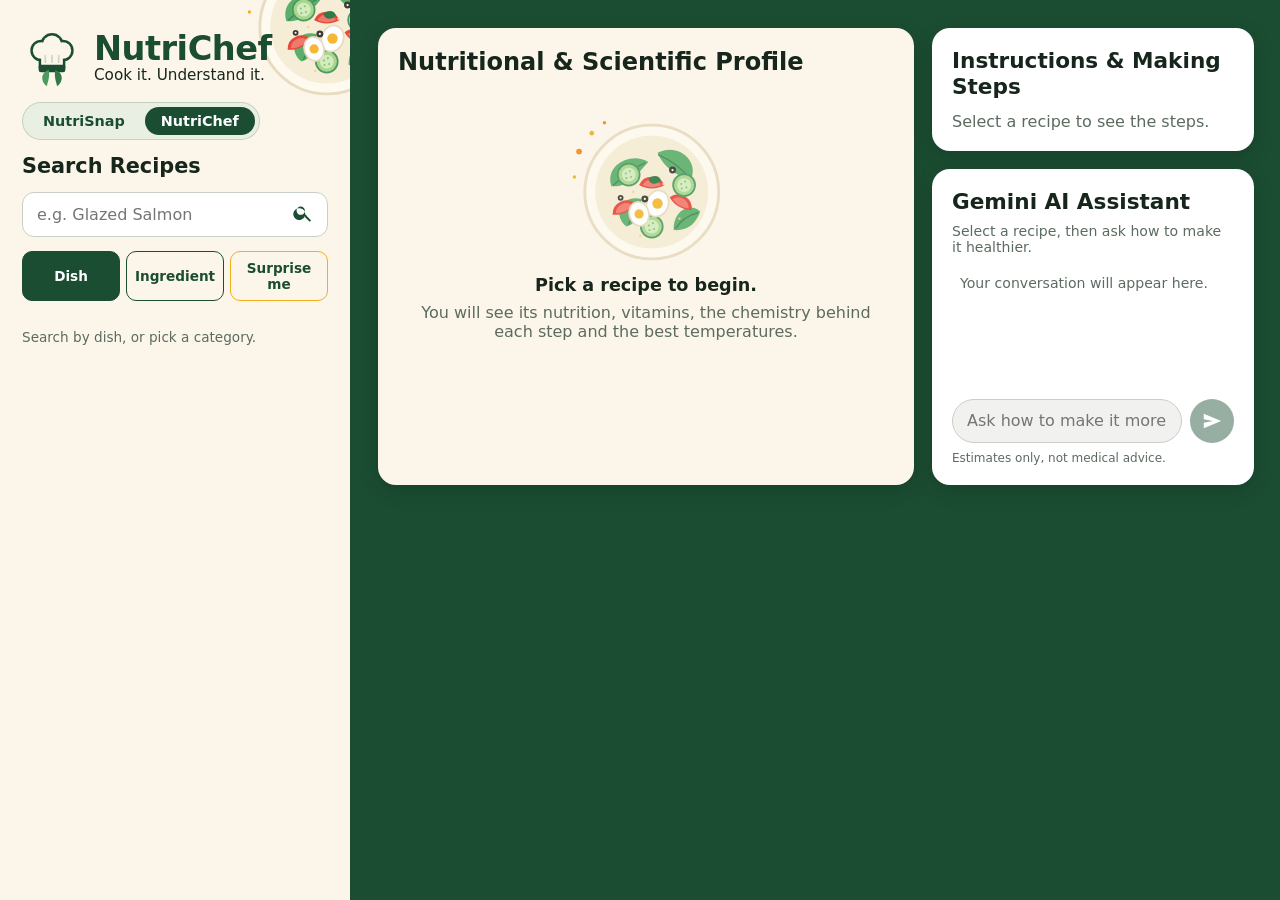
==== chef.html @ a6bf1b5a "Add NutriChef: recipe search, nutrition and food-science analysis, recipe chat New page chef.html wi" ====
<!doctype html>
<html lang="en">
<head>
  <meta charset="utf-8">
  <meta name="viewport" content="width=device-width, initial-scale=1">
  <meta name="theme-color" content="#1b4d32">
  <title>NutriChef – Cook it, understand it</title>
  <link rel="icon" href="assets/chef-logo.svg" type="image/svg+xml">
  <link rel="stylesheet" href="css/styles.css">
  <link rel="stylesheet" href="css/chef.css">
</head>
<body class="chef-body">
  <main class="chef">

    <!-- ============ LEFT: search, results, selected recipe ============ -->
    <aside class="chef-left" aria-label="Search recipes">
      <img class="deco deco--salad" src="assets/salad-bowl.svg" alt="" aria-hidden="true">

      <header class="chef-brand">
        <img src="assets/chef-logo.svg" alt="" width="60" height="60">
        <div>
          <h1>NutriChef</h1>
          <p class="tagline">Cook it. Understand it.</p>
        </div>
      </header>

      <nav class="app-switch" aria-label="Switch app">
        <a href="index.html">NutriSnap</a>
        <a href="chef.html" aria-current="page">NutriChef</a>
      </nav>

      <h2 class="section-title">Search Recipes</h2>

      <form id="search-form" class="search" role="search">
        <input id="search-input" type="search" maxlength="80" autocomplete="off"
               placeholder="e.g. Glazed Salmon" aria-label="Search recipes">
        <button class="search__btn" type="submit" aria-label="Search">
          <svg viewBox="0 0 24 24" width="22" height="22" aria-hidden="true"><path fill="currentColor" d="M15.5 14h-.8l-.3-.3A6.5 6.5 0 1 0 14 15.5l.3.3v.8l5 5 1.5-1.5-5-5zm-6 0a4.5 4.5 0 1 1 0-9 4.5 4.5 0 0 1 0 9z"/></svg>
        </button>
      </form>

      <div class="segmented" role="group" aria-label="Search by">
        <button type="button" class="seg is-on" data-mode="name" aria-pressed="true">Dish</button>
        <button type="button" class="seg" data-mode="ingredient" aria-pressed="false">Ingredient</button>
        <button type="button" class="seg seg--accent" id="surprise-btn">Surprise me</button>
      </div>

      <div id="category-chips" class="chip-row" aria-label="Browse by category"></div>

      <p id="search-note" class="search-note" role="status" aria-live="polite">Search by dish, or pick a category.</p>

      <!-- Shown only when a search finds nothing: spend an AI call on purpose, not by default -->
      <div id="fallback-box" class="fallback" hidden>
        <button id="smart-btn" class="btn btn--light" type="button">Search smarter with Gemini</button>
        <button id="create-btn" class="btn btn--dark" type="button">Create this recipe with Gemini</button>
      </div>

      <ul id="results" class="results" aria-label="Recipe results"></ul>

      <article id="selected-card" class="selected" hidden aria-live="polite">
        <img id="selected-img" alt="">
        <div class="selected__body">
          <p class="selected__label">Selected</p>
          <h2 id="selected-title"></h2>
          <div id="selected-tags" class="selected__tags"></div>
          <p id="selected-meta" class="selected__meta"></p>
          <h3>Base Ingredients</h3>
          <ul id="ingredients-list" class="ingredients"></ul>
          <p id="selected-source" class="selected__source"></p>
        </div>
      </article>
    </aside>

    <!-- ============ CENTER + RIGHT ============ -->
    <div class="chef-main">

      <section class="card profile" aria-labelledby="profile-title">
        <h2 id="profile-title">Nutritional &amp; Scientific Profile</h2>
        <p id="chef-status" class="chef-status" role="status" aria-live="polite" hidden></p>

        <!-- empty -->
        <div id="profile-empty" class="profile__state">
          <img src="assets/salad-bowl.svg" alt="" width="150" height="150">
          <p><strong>Pick a recipe to begin.</strong></p>
          <p>You will see its nutrition, vitamins, the chemistry behind each step and the best temperatures.</p>
        </div>

        <!-- loading -->
        <div id="profile-loading" class="profile__state" hidden>
          <div class="spinner" aria-hidden="true"></div>
          <p><strong id="loading-title">Analysing…</strong></p>
          <p>Gemini is working out the nutrition and the food science. This can take 10–30 seconds.</p>
        </div>

        <!-- error -->
        <div id="profile-error" class="profile__state" hidden>
          <p><strong id="error-title">Could not analyse this recipe.</strong></p>
          <p id="error-text"></p>
          <button id="retry-btn" class="btn btn--dark" type="button">Try again</button>
        </div>

        <!-- ready -->
        <div id="profile-content" hidden>
          <div class="profile__meta">
            <div id="meta-chips" class="meta-chips"></div>
            <div class="stepper" role="group" aria-label="Servings">
              <span id="servings-label">Servings</span>
              <button id="servings-minus" class="stepper__btn" type="button" aria-label="Fewer servings">−</button>
              <output id="servings-value" aria-live="polite" aria-labelledby="servings-label">4</output>
              <button id="servings-plus" class="stepper__btn" type="button" aria-label="More servings">+</button>
            </div>
          </div>

          <div class="profile__grid">
            <section class="panel-in" aria-labelledby="facts-h">
              <h3 id="facts-h">Nutritional Facts <small>per serving</small></h3>
              <div id="rings" class="rings"></div>
            </section>

            <section class="panel-in" aria-labelledby="vit-h">
              <h3 id="vit-h">Essential Vitamins <small>% daily value</small></h3>
              <ul id="vitamins" class="vitamins"></ul>
            </section>
          </div>

          <section class="panel-in panel-in--insight" aria-labelledby="sci-h">
            <h3 id="sci-h">Scientific Insight</h3>
            <h4>Explanation of Chemical Behavior</h4>
            <ul id="science" class="insights"></ul>
            <h4>Cooking Theory &amp; Optimal Temp</h4>
            <ul id="theory" class="insights"></ul>
            <p id="safety" class="safety"></p>
          </section>

          <p id="assumptions" class="assumptions"></p>
        </div>
      </section>

      <div class="chef-right">
        <section class="card card--facts" aria-labelledby="steps-h">
          <h2 id="steps-h">Instructions &amp; Making Steps</h2>
          <ol id="steps" class="steps"><li class="steps__empty">Select a recipe to see the steps.</li></ol>
        </section>

        <section class="card card--facts chat" aria-labelledby="chat-h">
          <h2 id="chat-h">Gemini AI Assistant</h2>
          <p id="chat-sub" class="chat__sub">Select a recipe, then ask how to make it healthier.</p>
          <div id="chat-log" class="chat__log" role="log" aria-live="polite"></div>
          <div id="chat-chips" class="chip-row chat__chips"></div>
          <form id="chat-form" class="chat__form">
            <input id="chat-input" type="text" autocomplete="off" disabled
                   placeholder="Ask how to make it more healthy…" aria-label="Message the assistant">
            <button id="chat-send" class="chat__send" type="submit" disabled aria-label="Send">
              <svg viewBox="0 0 24 24" width="22" height="22" aria-hidden="true"><path fill="currentColor" d="M3 20v-6l10-2-10-2V4l19 8z"/></svg>
            </button>
          </form>
          <p class="chat__note">Estimates only, not medical advice.</p>
        </section>
      </div>
    </div>
  </main>

  <script type="module" src="js/chef.js"></script>
</body>
</html>
---- css/styles.css ----
/* ==========================================================================
   NutriSnap styles
   Mobile-first. Two panels (input / results) side by side from 900px up.
   ========================================================================== */

:root {
  --cream: #fbf6e9;
  --cream-dark: #e9efe3;
  --green-900: #123a24;
  --green-800: #1b4d32;
  --green-500: #2fa35a;
  --green-100: #dff1e3;
  --orange: #f08a24;
  --blue: #1d8fe0;
  --yellow: #f2b01e;
  --text: #17261c;
  --muted: #5c6b60;
  --track: #e3e6e1;
  --radius: 18px;
  --shadow: 0 6px 20px rgb(0 0 0 / .15);
  font-family: "Inter", system-ui, -apple-system, "Segoe UI", Roboto, sans-serif;
}

* { box-sizing: border-box; }
body { margin: 0; color: var(--text); background: var(--green-800); }
h1, h2, h3, p { margin: 0; }
button { font: inherit; cursor: pointer; }
[hidden] { display: none !important; }

/* ---------- app switch (NutriSnap | NutriChef) ---------- */
.app-switch {
  display: inline-flex; gap: 4px; padding: 4px; align-self: flex-start;
  border: 1.5px solid rgb(27 77 50 / .18); border-radius: 99px; background: var(--cream-dark);
}
.app-switch a { padding: 6px 16px; border-radius: 99px; color: var(--green-800); font-weight: 700; font-size: .9rem; text-decoration: none; }
.app-switch a:hover { background: var(--green-100); }
.app-switch a[aria-current="page"] { background: var(--green-800); color: #fff; }
.app-switch a:focus-visible { outline: 3px solid var(--green-500); outline-offset: 2px; }

/* ---------- decorative imagery (never interactive, never covers content) ---------- */
.deco { position: absolute; pointer-events: none; user-select: none; }
.deco--salad { top: -48px; right: -46px; width: 150px; }
.deco--tomato { right: -14px; bottom: -30px; width: 96px; z-index: 2; }
.panel--input { position: relative; overflow: hidden; }
.panel--input > :not(.deco) { position: relative; z-index: 1; }
.card--meal { position: relative; padding-bottom: 60px; }

/* ---------- layout ---------- */
.layout { min-height: 100vh; display: grid; grid-template-columns: 1fr; }
.panel { padding: 24px 20px; }
.panel--input { background: var(--cream); display: flex; flex-direction: column; gap: 18px; }
.panel--results { background: var(--green-800); display: grid; gap: 18px; align-content: start; }

@media (min-width: 900px) {
  .layout { grid-template-columns: 1.1fr 1.4fr; }
  .panel { padding: 40px; }
  .panel--results { grid-template-columns: 1fr 1fr; align-items: start; }
}

/* ---------- brand ---------- */
.brand { display: flex; align-items: center; gap: 12px; }
.brand h1 { font-size: 2.2rem; color: var(--green-800); letter-spacing: -.5px; line-height: 1; }
.tagline { color: var(--text); font-size: .95rem; }
.section-title { font-size: 1.3rem; }
.section-head { display: flex; align-items: center; justify-content: space-between; gap: 12px; }

/* ---------- capture ---------- */
.capture { display: grid; gap: 18px; }
@media (min-width: 560px) and (max-width: 899px), (min-width: 1200px) {
  .capture { grid-template-columns: 1fr 1fr; align-items: start; }
}

.dropzone {
  position: relative; display: grid; place-items: center; overflow: hidden;
  min-height: 260px; padding: 0; border: 2px dashed var(--green-800);
  border-radius: 22px; background: var(--cream-dark); color: var(--green-800);
}
.photo-box { display: grid; gap: 10px; align-content: start; }
.photo-actions { display: grid; grid-template-columns: 1fr 1fr; gap: 10px; }
.photo-actions .btn { padding: 12px 10px; }
.dropzone__hint { display: grid; gap: 14px; justify-items: center; padding: 16px; color: var(--green-800); font-weight: 600; text-align: center; }
.dropzone > img { position: absolute; inset: 0; width: 100%; height: 100%; object-fit: cover; }

.controls { display: grid; gap: 12px; }
/* service pills */
.services { display: grid; gap: 10px; }
.service {
  display: flex; align-items: center; gap: 10px; padding: 8px 12px;
  border: 2px solid var(--green-800); border-radius: 10px; text-align: center; cursor: pointer;
}
.service--off { border-color: var(--yellow); }
.service span { display: grid; flex: 1; }
.service small { color: var(--muted); }

.barcode-field { display: grid; gap: 4px; font-size: .85rem; color: var(--muted); }
.barcode-field input {
  padding: 10px 12px; border: 1px solid #c8cfc6; border-radius: 10px;
  font: inherit; color: var(--text); background: #fff;
}

/* buttons */
.btn { display: inline-block; padding: 12px 18px; border: 0; border-radius: 10px; font-weight: 700; text-align: center; }
.btn--dark { background: var(--green-800); color: #fff; }
.btn--dark:hover { background: var(--green-900); }
.btn--dark:disabled { opacity: .6; cursor: progress; }
.btn--light { background: var(--cream-dark); color: var(--green-800); }
.btn--block { width: 100%; font-size: 1.1rem; }

/* ---------- meal hint card ---------- */
.hint-card {
  display: flex; flex-direction: column; gap: 10px;
  padding: 18px; border-radius: var(--radius); background: var(--cream-dark);
  border: 1.5px solid rgb(27 77 50 / .18);
}
.hint-card__head { display: flex; align-items: center; justify-content: space-between; gap: 10px; }
.hint-card__tag {
  padding: 2px 10px; border-radius: 99px; background: var(--cream); color: var(--muted);
  font-size: .75rem; font-weight: 600; border: 1px solid #c8cfc6;
}
.hint-card__help { color: var(--muted); font-size: .9rem; }
.hint-card textarea {
  display: block; width: 100%; min-height: 110px; resize: vertical; padding: 12px 14px;
  border: 1.5px solid #c8cfc6; border-radius: 12px; background: #fff;
  font: inherit; line-height: 1.45; color: var(--text);
}
.hint-card textarea:focus { outline: 3px solid var(--green-500); outline-offset: 1px; border-color: var(--green-800); }
.hint-chips { display: flex; flex-wrap: wrap; gap: 8px; }
.chip {
  padding: 6px 12px; border: 1.5px solid var(--green-800); border-radius: 99px;
  background: var(--cream); color: var(--green-800); font-size: .85rem; font-weight: 600;
}
.chip:hover { background: var(--green-100); }
.chip:focus-visible, .link-btn:focus-visible { outline: 3px solid var(--green-500); outline-offset: 2px; }
.chip.is-on { background: var(--green-800); color: #fff; }
.hint-card__foot { display: flex; justify-content: space-between; align-items: center; }
.hint-card__count { color: var(--muted); font-size: .8rem; }
.link-btn { background: none; border: 0; padding: 4px 6px; color: var(--green-800); font-weight: 700; text-decoration: underline; border-radius: 6px; }

/* ---------- footer ---------- */
.footer { margin-top: auto; display: flex; gap: 20px; align-items: center; padding-top: 12px; }
.footer__nav { display: grid; gap: 6px; padding-right: 20px; border-right: 1px solid #d3d6c8; }
.footer__icons { display: flex; gap: 8px; }
.icon-btn { background: none; border: 0; padding: 4px; color: var(--green-800); border-radius: 8px; }
.icon-btn:hover { background: var(--cream-dark); }
.icon-btn:focus-visible { outline: 3px solid var(--green-500); outline-offset: 2px; }
.icon-btn--round { width: 44px; height: 44px; display: grid; place-items: center; border: 1.5px solid var(--green-800); border-radius: 50%; background: var(--cream); }
.icon-btn--round:hover { background: var(--green-800); color: #fff; }
.icon-btn--round svg { transition: transform .4s ease; }
.icon-btn--round:hover svg { transform: rotate(-180deg); }
@media (prefers-reduced-motion: reduce) { .icon-btn--round svg { transition: none; } }
.footer__status p { color: var(--muted); font-size: .9rem; }
.footer__status.is-error strong, .footer__status.is-error p { color: #b3261e; }

/* ---------- result cards ---------- */
.card { background: var(--cream); border-radius: var(--radius); padding: 20px; box-shadow: var(--shadow); }
.card--facts { background: #fff; }
.card h2 { font-size: 1.35rem; line-height: 1.2; margin-bottom: 12px; }
.card h3 { font-size: 1.05rem; margin: 14px 0 8px; }
.card h3 small { font-weight: 400; color: var(--muted); }

.meal-photo {
  aspect-ratio: 4 / 3; border-radius: 12px; overflow: hidden;
  background: var(--cream-dark); display: grid; place-items: center;
}
.meal-photo img { width: 100%; height: 100%; object-fit: cover; }
.placeholder { display: grid; justify-items: center; gap: 6px; color: var(--muted); font-size: .9rem; text-align: center; }
.placeholder img { opacity: .85; }
.meal-name { margin-top: 12px; font-weight: 700; }
.estimate-label { margin-top: 10px; font-size: 1.15rem; }
.kcal { font-size: 3rem; font-weight: 800; line-height: 1.1; }
.kcal small { font-size: 1.6rem; }
.confidence-label { margin: 8px 0 4px; color: var(--muted); }
.notes { margin-top: 10px; font-size: .85rem; color: var(--muted); }

/* progress bars */
.bar { height: 8px; border-radius: 99px; background: var(--track); overflow: hidden; }
.bar__fill { height: 100%; width: 0; border-radius: 99px; transition: width .6s ease; }
.bar__fill--green { background: var(--green-500); }
.bar__fill--orange { background: var(--orange); }
.bar__fill--blue { background: var(--blue); }
.bar__fill--yellow { background: var(--yellow); }

/* facts card */
.score-row {
  display: flex; justify-content: space-between; align-items: center; gap: 12px;
  padding: 12px 14px; border-radius: 12px; background: var(--green-100); font-weight: 700;
}
.grade { padding: 8px 16px; border-radius: 10px; background: #bcc7bf; color: #fff; font-weight: 800; }
.grade[data-grade="a"] { background: #038141; }
.grade[data-grade="b"] { background: #85bb2f; }
.grade[data-grade="c"] { background: #fecb02; color: #333; }
.grade[data-grade="d"] { background: #ee8100; }
.grade[data-grade="e"] { background: #e63e11; }

.breakdown { list-style: none; margin: 0; padding: 0; display: grid; gap: 10px; }
.breakdown li { display: grid; gap: 4px; }
hr { border: 0; border-top: 1px solid #e3e6e1; margin: 16px 0 0; }
.off-product { font-size: .9rem; color: var(--muted); }
.badges { display: flex; flex-wrap: wrap; gap: 6px; margin-top: 8px; }
.badge { padding: 3px 10px; border: 1.5px solid var(--green-800); border-radius: 99px; background: var(--green-100); font-size: .8rem; font-weight: 600; }
.barcode-info { margin-top: 10px; font-size: .85rem; }
code { font-family: ui-monospace, Consolas, monospace; }

/* ---------- dialogs ---------- */
dialog { border: 0; border-radius: var(--radius); padding: 0; max-width: min(92vw, 460px); width: 100%; box-shadow: var(--shadow); }
dialog::backdrop { background: rgb(0 0 0 / .5); }
.dialog { padding: 22px; display: grid; gap: 14px; }
.dialog__actions { display: flex; justify-content: flex-end; gap: 10px; }
.warn { font-size: .8rem; color: #8a5a00; background: #fff4d6; padding: 8px 10px; border-radius: 8px; }
.history { list-style: none; margin: 0; padding: 0; display: grid; gap: 8px; max-height: 50vh; overflow: auto; }
.history li { display: flex; gap: 10px; align-items: center; padding: 8px; background: var(--cream); border-radius: 10px; }
.history img { width: 48px; height: 48px; object-fit: cover; border-radius: 8px; background: var(--cream-dark); }
.history small { color: var(--muted); display: block; }
---- css/chef.css ----
/* ==========================================================================
   NutriChef page. Loaded after styles.css, so it reuses the palette variables,
   .card, .badge, .chip, .btn and .bar defined there.
   Layout: search column (cream) | profile (cream card on green) | steps + chat (white cards)
   ========================================================================== */

.chef { min-height: 100vh; display: grid; grid-template-columns: 1fr; }
@media (min-width: 1000px) { .chef { grid-template-columns: 350px minmax(0, 1fr); } }

/* ---------- left column ---------- */
.chef-left {
  position: relative; overflow: hidden; display: flex; flex-direction: column; gap: 14px;
  padding: 24px 20px; background: var(--cream);
}
@media (min-width: 1000px) {
  .chef-left { position: sticky; top: 0; height: 100vh; overflow-y: auto; padding: 28px 22px; }
}
.chef-left > :not(.deco) { position: relative; z-index: 1; }

.chef-brand { display: flex; align-items: center; gap: 12px; }
.chef-brand h1 { font-size: 2.1rem; color: var(--green-800); letter-spacing: -.5px; line-height: 1; }

.search { display: flex; border: 1.5px solid #c8cfc6; border-radius: 12px; background: #fff; overflow: hidden; }
.search:focus-within { outline: 3px solid var(--green-500); outline-offset: 1px; border-color: var(--green-800); }
.search input { flex: 1; min-width: 0; padding: 12px 14px; border: 0; font: inherit; background: transparent; color: var(--text); outline: none; }
.search__btn { width: 48px; border: 0; background: transparent; color: var(--green-800); }
.search__btn:hover { background: var(--green-100); }

.segmented { display: flex; gap: 6px; }
.seg {
  flex: 1; padding: 8px 6px; border: 1.5px solid var(--green-800); border-radius: 10px;
  background: var(--cream); color: var(--green-800); font-weight: 700; font-size: .85rem;
}
.seg:hover { background: var(--green-100); }
.seg.is-on { background: var(--green-800); color: #fff; }
.seg--accent { border-color: var(--yellow); }
.seg:focus-visible { outline: 3px solid var(--green-500); outline-offset: 2px; }

.chip-row { display: flex; flex-wrap: wrap; gap: 6px; }
.chip-row .chip { padding: 4px 10px; font-size: .8rem; }

.search-note { color: var(--muted); font-size: .85rem; min-height: 1.2em; }
.search-note.is-error { color: #b3261e; }

.fallback { display: grid; gap: 8px; padding: 12px; border-radius: 12px; background: var(--cream-dark); }
.fallback .btn { padding: 10px; font-size: .9rem; }

/* results list */
.results { list-style: none; margin: 0; padding: 0; display: grid; gap: 8px; max-height: 340px; overflow-y: auto; }
.results:empty { display: none; }
.result {
  display: flex; align-items: center; gap: 10px; width: 100%; padding: 6px; text-align: left;
  border: 1.5px solid transparent; border-radius: 12px; background: #fff; color: var(--text);
}
.result:hover { border-color: var(--green-500); }
.result.is-active { border-color: var(--green-800); background: var(--green-100); }
.result:focus-visible { outline: 3px solid var(--green-500); outline-offset: 2px; }
.result img, .result__ph { width: 56px; height: 56px; border-radius: 10px; object-fit: cover; background: var(--cream-dark); flex: none; }
.result__text { display: grid; min-width: 0; }
.result__text strong { font-size: .95rem; overflow: hidden; text-overflow: ellipsis; white-space: nowrap; }
.result__text small { color: var(--muted); }

/* selected recipe */
.selected { overflow: hidden; border-radius: var(--radius); background: #fff; box-shadow: var(--shadow); }
.selected img { display: block; width: 100%; height: 190px; object-fit: cover; }
.selected__body { padding: 14px 16px 16px; display: grid; gap: 8px; }
.selected__label { color: var(--muted); font-size: .8rem; font-weight: 700; text-transform: uppercase; letter-spacing: .06em; }
.selected h2 { font-size: 1.25rem; line-height: 1.25; }
.selected h3 { font-size: .95rem; margin-top: 6px; }
.selected__tags { display: flex; flex-wrap: wrap; gap: 6px; }
.selected__meta { color: var(--muted); font-size: .9rem; font-weight: 600; }
.ingredients { list-style: none; margin: 0; padding: 0; display: grid; gap: 4px; max-height: 220px; overflow-y: auto; font-size: .88rem; }
.ingredients li { display: flex; justify-content: space-between; gap: 10px; padding: 4px 0; border-bottom: 1px dashed #e3e6e1; }
.ingredients em { color: var(--muted); font-style: normal; text-align: right; }
.selected__source { font-size: .85rem; color: var(--muted); }
.selected__source a { color: var(--green-800); font-weight: 700; }

/* ---------- centre + right ---------- */
.chef-main { display: grid; gap: 18px; padding: 18px; align-content: start; background: var(--green-800); }
@media (min-width: 1280px) { .chef-main { grid-template-columns: minmax(0, 1.7fr) minmax(320px, 1fr); padding: 28px; } }
.chef-right { display: grid; gap: 18px; align-content: start; }

.profile h2 { font-size: 1.5rem; margin-bottom: 4px; }
.profile__state { display: grid; justify-items: center; gap: 8px; padding: 36px 12px; text-align: center; color: var(--muted); }
.profile__state strong { color: var(--text); font-size: 1.1rem; }
.profile__state img { opacity: .9; }

.spinner {
  width: 46px; height: 46px; border-radius: 50%;
  border: 5px solid var(--green-100); border-top-color: var(--green-800); animation: spin 1s linear infinite;
}
@keyframes spin { to { transform: rotate(360deg); } }

.chef-status { margin: 8px 0; padding: 8px 12px; border-radius: 10px; background: var(--green-100); font-size: .9rem; }
.chef-status.is-error { background: #fde7e4; color: #8c1d18; }

.profile__meta { display: flex; flex-wrap: wrap; align-items: center; justify-content: space-between; gap: 10px; margin: 10px 0 14px; }
.meta-chips { display: flex; flex-wrap: wrap; gap: 6px; }
.stepper { display: flex; align-items: center; gap: 8px; font-weight: 700; font-size: .9rem; }
.stepper__btn {
  width: 32px; height: 32px; border: 1.5px solid var(--green-800); border-radius: 50%;
  background: var(--cream); color: var(--green-800); font-size: 1.1rem; line-height: 1; font-weight: 800;
}
.stepper__btn:hover { background: var(--green-800); color: #fff; }
.stepper__btn:focus-visible { outline: 3px solid var(--green-500); outline-offset: 2px; }
.stepper output { min-width: 1.6em; text-align: center; font-size: 1.1rem; }

.profile__grid { display: grid; gap: 14px; }
@media (min-width: 700px) { .profile__grid { grid-template-columns: 1fr 1fr; } }
.panel-in { padding: 14px 16px 16px; border-radius: 16px; background: var(--green-100); }
.panel-in h3 { margin: 0 0 10px; font-size: 1.1rem; }
.panel-in h3 small { font-weight: 500; color: var(--muted); font-size: .78rem; }
.panel-in--insight { margin-top: 14px; }
.panel-in h4 { margin: 12px 0 8px; font-size: .95rem; color: var(--green-800); }

/* rings */
.rings { display: grid; grid-template-columns: 1fr 1fr; gap: 10px; }
.ring { position: relative; aspect-ratio: 1; max-width: 140px; width: 100%; margin: 0 auto; }
.ring svg { width: 100%; height: 100%; }
.ring circle { fill: none; stroke-width: 10; stroke-linecap: round; }
.ring__track { stroke: rgb(27 77 50 / .12); }
.ring__fill { stroke: var(--c); animation: ring-in .9s ease-out both; }
@keyframes ring-in { from { stroke-dashoffset: 264; } }
.ring__label { position: absolute; inset: 0; display: grid; place-content: center; text-align: center; line-height: 1.1; }
.ring__label strong { font-size: 1.35rem; }
.ring__label span { font-size: .75rem; color: var(--muted); font-weight: 600; }
@media (prefers-reduced-motion: reduce) { .ring__fill, .spinner { animation: none; } }

/* vitamins */
.vitamins { list-style: none; margin: 0; padding: 0; display: grid; gap: 10px; }
.vitamins li { display: grid; grid-template-columns: auto 1fr; align-items: center; gap: 4px 10px; }
.vitamins small { grid-column: 1 / -1; color: var(--muted); font-size: .78rem; line-height: 1.3; }
.vit__name { padding: 4px 12px; border: 1.5px solid; border-radius: 99px; font-size: .85rem; font-weight: 700; white-space: nowrap; }
.vit__name.is-yellow { background: #fff1cc; border-color: var(--yellow); }
.vit__name.is-green { background: #e4f4e8; border-color: var(--green-500); }
.vit__name.is-gray { background: #eceeea; border-color: #b5bdb6; }
.vit__name.is-orange { background: #ffe6cf; border-color: var(--orange); }
.vit__pill { position: relative; height: 24px; border-radius: 99px; background: rgb(27 77 50 / .15); overflow: hidden; }
.vit__pill i { position: absolute; inset: 0 auto 0 0; background: var(--green-800); border-radius: 99px; transition: width .6s ease; }
.vit__pill b { position: absolute; inset: 0; display: grid; place-items: center; color: #fff; font-size: .8rem; mix-blend-mode: normal; text-shadow: 0 0 3px rgb(0 0 0 / .45); }

/* insights */
.insights { list-style: none; margin: 0; padding: 0; display: grid; gap: 10px; }
.insight { padding: 12px 14px; border-radius: 12px; background: #fff; display: grid; gap: 4px; }
.insight h5 { margin: 0; font-size: .98rem; }
.insight p { font-size: .9rem; line-height: 1.45; }
.insight__why { color: var(--green-800); }
.insight__tip { color: var(--muted); }
.insight__head { display: flex; flex-wrap: wrap; align-items: center; justify-content: space-between; gap: 8px; }
.temp { padding: 3px 10px; border-radius: 99px; background: #fff1cc; border: 1.5px solid var(--yellow); font-size: .8rem; font-weight: 800; white-space: nowrap; }
.safety { margin-top: 12px; padding: 10px 12px; border-left: 4px solid var(--orange); border-radius: 8px; background: #fff3e6; font-size: .9rem; }
.assumptions { margin-top: 12px; color: var(--muted); font-size: .8rem; }
.muted { color: var(--muted); }

/* ---------- steps ---------- */
.steps { list-style: none; margin: 0; padding: 0; display: grid; gap: 12px; max-height: 420px; overflow-y: auto; padding-right: 4px; }
.step { display: grid; grid-template-columns: 30px 1fr; gap: 10px; }
.step__n { width: 30px; height: 30px; display: grid; place-items: center; border-radius: 50%; background: var(--green-800); color: #fff; font-weight: 800; font-size: .9rem; }
.step h4 { margin: 0 0 2px; font-size: .98rem; }
.step p { font-size: .9rem; line-height: 1.45; }
.step__meta { display: flex; flex-wrap: wrap; gap: 6px; margin-top: 6px; }
.time { padding: 3px 10px; border-radius: 99px; background: var(--green-100); border: 1.5px solid var(--green-500); font-size: .8rem; font-weight: 800; }
.steps__empty { color: var(--muted); }

/* ---------- chat ---------- */
.chat { display: grid; gap: 8px; }
.chat h2 { margin-bottom: 0; }
.chat__sub { color: var(--muted); font-size: .88rem; }
.chat__log { display: grid; align-content: start; gap: 10px; min-height: 120px; max-height: 340px; overflow-y: auto; padding: 4px; }
.chat__log:empty::before { content: "Your conversation will appear here."; color: var(--muted); font-size: .88rem; padding: 8px 4px; }
.msg { display: flex; gap: 8px; align-items: flex-start; }
.msg--user { justify-content: flex-end; }
.msg--user p { max-width: 90%; padding: 8px 12px; border-radius: 14px 14px 4px 14px; background: var(--green-800); color: #fff; font-size: .9rem; }
.msg__avatar { flex: none; width: 28px; height: 28px; display: grid; place-items: center; border-radius: 50%; background: var(--green-800); color: #fff; font-size: .7rem; font-weight: 800; }
.msg__text { max-width: 92%; padding: 8px 12px; border-radius: 14px 14px 14px 4px; background: #eceeea; font-size: .9rem; line-height: 1.45; }
.msg__text p + p, .msg__text p + ul { margin-top: 6px; }
.msg__text ul { margin: 6px 0 0; padding-left: 18px; display: grid; gap: 4px; }
.typing { display: flex; gap: 4px; align-items: center; min-height: 20px; }
.typing span { width: 7px; height: 7px; border-radius: 50%; background: var(--muted); animation: blink 1.2s infinite ease-in-out; }
.typing span:nth-child(2) { animation-delay: .2s; }
.typing span:nth-child(3) { animation-delay: .4s; }
@keyframes blink { 0%, 80%, 100% { opacity: .25; } 40% { opacity: 1; } }
@media (prefers-reduced-motion: reduce) { .typing span { animation: none; opacity: .6; } }

.chat__chips .chip { background: var(--cream); }
.chat__form { display: flex; gap: 8px; }
.chat__form input {
  flex: 1; min-width: 0; padding: 11px 14px; border: 1.5px solid #c8cfc6; border-radius: 99px;
  font: inherit; background: #fff; color: var(--text);
}
.chat__form input:focus { outline: 3px solid var(--green-500); outline-offset: 1px; border-color: var(--green-800); }
.chat__form input:disabled { background: #f1f2ef; }
.chat__send { width: 44px; height: 44px; border: 0; border-radius: 50%; background: var(--green-800); color: #fff; display: grid; place-items: center; }
.chat__send:hover:not(:disabled) { background: var(--green-900); }
.chat__send:disabled { opacity: .45; cursor: not-allowed; }
.chat__note { color: var(--muted); font-size: .75rem; }
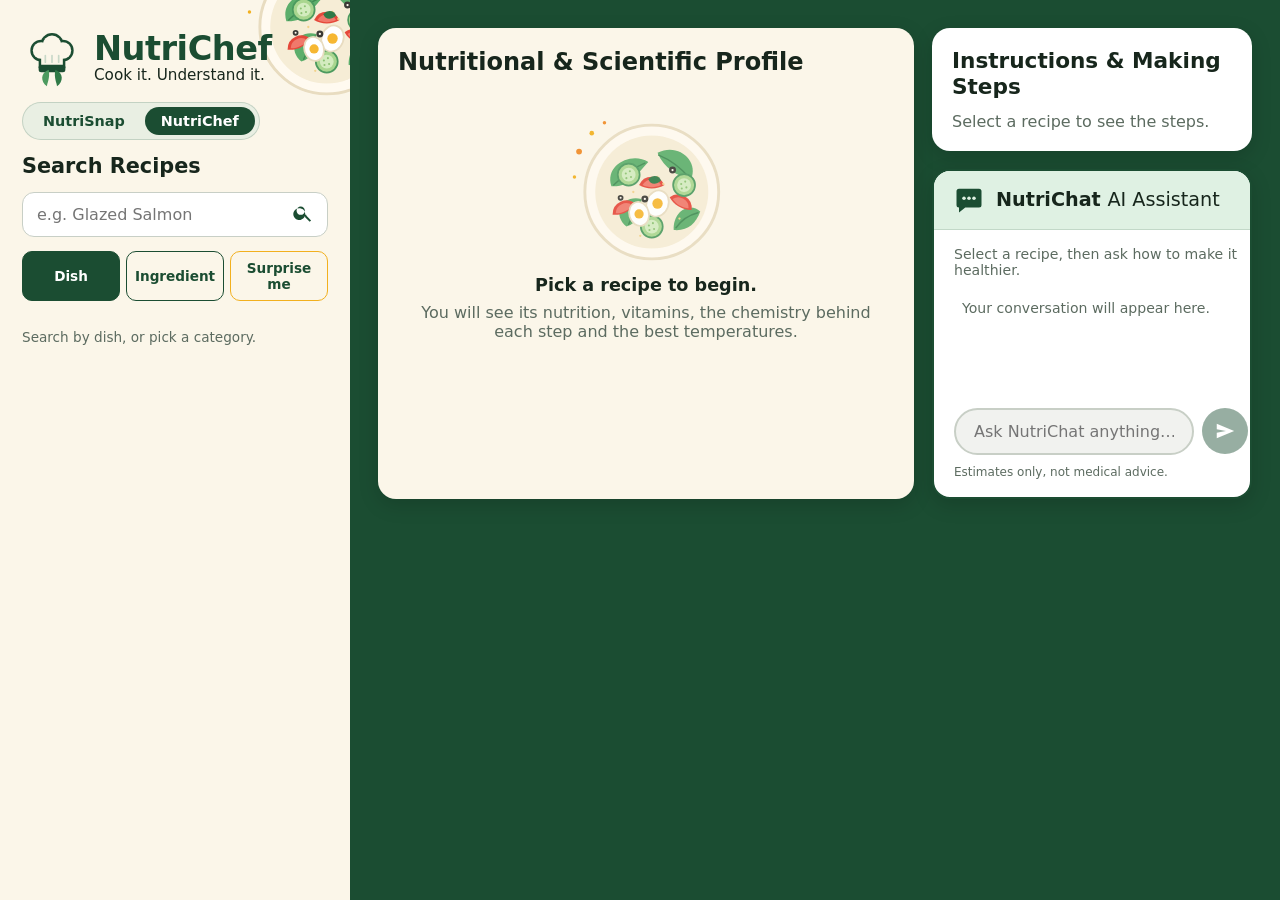
==== commit da23f68f: "NutriSnap redesign with NutriChat; rename the AI to NutriAI everywhere visitors can see Results pane" ====
--- a/chef.html
+++ b/chef.html
@@ -7,6 +7,7 @@
   <title>NutriChef – Cook it, understand it</title>
   <link rel="icon" href="assets/chef-logo.svg" type="image/svg+xml">
   <link rel="stylesheet" href="css/styles.css">
+  <link rel="stylesheet" href="css/chat.css">
   <link rel="stylesheet" href="css/chef.css">
 </head>
 <body class="chef-body">
@@ -51,8 +52,9 @@
 
       <!-- Shown only when a search finds nothing: spend an AI call on purpose, not by default -->
       <div id="fallback-box" class="fallback" hidden>
-        <button id="smart-btn" class="btn btn--light" type="button">Search smarter with Gemini</button>
-        <button id="create-btn" class="btn btn--dark" type="button">Create this recipe with Gemini</button>
+        <p>Not what you were looking for? The free recipe list is small. NutriAI can search by meaning or write the recipe for you.</p>
+        <button id="smart-btn" class="btn btn--light" type="button">Search smarter with NutriAI</button>
+        <button id="create-btn" class="btn btn--dark" type="button">Create this recipe with NutriAI</button>
       </div>
 
       <ul id="results" class="results" aria-label="Recipe results"></ul>
@@ -89,7 +91,7 @@
         <div id="profile-loading" class="profile__state" hidden>
           <div class="spinner" aria-hidden="true"></div>
           <p><strong id="loading-title">Analysing…</strong></p>
-          <p>Gemini is working out the nutrition and the food science. This can take 10–30 seconds.</p>
+          <p>NutriAI is working out the nutrition and the food science. This usually takes 5–30 seconds.</p>
         </div>
 
         <!-- error -->
@@ -111,9 +113,17 @@
             </div>
           </div>
 
+          <p id="serving-info" class="serving-info"></p>
+          <details class="serving-help">
+            <summary>What does “serving” mean?</summary>
+            <p>A <strong>serving</strong> is one portion of the <em>finished</em> dish: the whole recipe divided by the number of servings. Every nutrition value on this page is for <strong>one</strong> serving.</p>
+            <p>Set the number to how many portions you will actually split the dish into. A bigger number means smaller portions, so the calories, protein and vitamins per serving go down; a smaller number means bigger portions. Nothing is re-calculated by the AI, it just divides.</p>
+            <p>Weights are for the cooked dish and are estimates.</p>
+          </details>
+
           <div class="profile__grid">
             <section class="panel-in" aria-labelledby="facts-h">
-              <h3 id="facts-h">Nutritional Facts <small>per serving</small></h3>
+              <h3 id="facts-h">Nutritional Facts <small id="facts-basis">per serving</small></h3>
               <div id="rings" class="rings"></div>
             </section>
 
@@ -142,19 +152,24 @@
           <ol id="steps" class="steps"><li class="steps__empty">Select a recipe to see the steps.</li></ol>
         </section>
 
-        <section class="card card--facts chat" aria-labelledby="chat-h">
-          <h2 id="chat-h">Gemini AI Assistant</h2>
-          <p id="chat-sub" class="chat__sub">Select a recipe, then ask how to make it healthier.</p>
-          <div id="chat-log" class="chat__log" role="log" aria-live="polite"></div>
-          <div id="chat-chips" class="chip-row chat__chips"></div>
-          <form id="chat-form" class="chat__form">
-            <input id="chat-input" type="text" autocomplete="off" disabled
-                   placeholder="Ask how to make it more healthy…" aria-label="Message the assistant">
-            <button id="chat-send" class="chat__send" type="submit" disabled aria-label="Send">
-              <svg viewBox="0 0 24 24" width="22" height="22" aria-hidden="true"><path fill="currentColor" d="M3 20v-6l10-2-10-2V4l19 8z"/></svg>
-            </button>
-          </form>
-          <p class="chat__note">Estimates only, not medical advice.</p>
+        <section class="card chat-card" aria-labelledby="chat-h">
+          <header class="chat-card__head">
+            <svg viewBox="0 0 24 24" width="30" height="30" aria-hidden="true"><path fill="currentColor" d="M4 3h16a2 2 0 0 1 2 2v11a2 2 0 0 1-2 2H9l-5 4v-4H4a2 2 0 0 1-2-2V5a2 2 0 0 1 2-2z"/><circle cx="8" cy="10.5" r="1.4" fill="#dff1e3"/><circle cx="12" cy="10.5" r="1.4" fill="#dff1e3"/><circle cx="16" cy="10.5" r="1.4" fill="#dff1e3"/></svg>
+            <h2 id="chat-h"><strong>NutriChat</strong> <span>AI Assistant</span></h2>
+          </header>
+          <div class="chat-card__body">
+            <p id="chat-sub" class="chat__sub">Select a recipe, then ask how to make it healthier.</p>
+            <div id="chat-log" class="chat__log" role="log" aria-live="polite"></div>
+            <div id="chat-chips" class="chat__chips"></div>
+            <form id="chat-form" class="chat__form">
+              <input id="chat-input" type="text" autocomplete="off" disabled
+                     placeholder="Ask NutriChat anything…" aria-label="Message NutriChat">
+              <button id="chat-send" class="chat__send" type="submit" disabled aria-label="Send">
+                <svg viewBox="0 0 24 24" width="22" height="22" aria-hidden="true"><path fill="currentColor" d="M3 20v-6l10-2-10-2V4l19 8z"/></svg>
+              </button>
+            </form>
+            <p class="chat__note">Estimates only, not medical advice.</p>
+          </div>
         </section>
       </div>
     </div>
--- a/css/styles.css
+++ b/css/styles.css
@@ -5,6 +5,7 @@
 
 :root {
   --cream: #fbf6e9;
+  --mint: #dcebdc;
   --cream-dark: #e9efe3;
   --green-900: #123a24;
   --green-800: #1b4d32;
@@ -49,12 +50,11 @@
 .layout { min-height: 100vh; display: grid; grid-template-columns: 1fr; }
 .panel { padding: 24px 20px; }
 .panel--input { background: var(--cream); display: flex; flex-direction: column; gap: 18px; }
-.panel--results { background: var(--green-800); display: grid; gap: 18px; align-content: start; }
+.panel--results { background: var(--mint); display: grid; gap: 18px; align-content: start; }
 
 @media (min-width: 900px) {
   .layout { grid-template-columns: 1.1fr 1.4fr; }
   .panel { padding: 40px; }
-  .panel--results { grid-template-columns: 1fr 1fr; align-items: start; }
 }
 
 /* ---------- brand ---------- */
@@ -181,10 +181,12 @@
 .bar__fill--yellow { background: var(--yellow); }
 
 /* facts card */
-.score-row {
-  display: flex; justify-content: space-between; align-items: center; gap: 12px;
-  padding: 12px 14px; border-radius: 12px; background: var(--green-100); font-weight: 700;
-}
+.facts-head {
+  display: flex; align-items: center; justify-content: space-between; gap: 12px; margin-bottom: 6px;
+  padding: 10px 14px; border-radius: 14px; background: var(--green-100);
+}
+.facts-head h2 { margin: 0; font-size: 1.2rem; }
+.facts-head__score { display: flex; align-items: center; gap: 8px; color: var(--muted); font-size: .78rem; font-weight: 700; }
 .grade { padding: 8px 16px; border-radius: 10px; background: #bcc7bf; color: #fff; font-weight: 800; }
 .grade[data-grade="a"] { background: #038141; }
 .grade[data-grade="b"] { background: #85bb2f; }
@@ -200,6 +202,17 @@
 .badge { padding: 3px 10px; border: 1.5px solid var(--green-800); border-radius: 99px; background: var(--green-100); font-size: .8rem; font-weight: 600; }
 .barcode-info { margin-top: 10px; font-size: .85rem; }
 code { font-family: ui-monospace, Consolas, monospace; }
+
+/* ---------- results panel: light mint, heading, two cards, then NutriChat ---------- */
+.results-title { font-size: 1.7rem; color: var(--green-800); letter-spacing: -.3px; }
+.results-grid { display: grid; gap: 18px; align-items: start; }
+@media (min-width: 900px) { .results-grid { grid-template-columns: 1fr 1fr; } }
+.panel--results .card--meal { background: #f6faf4; }
+.card--meal h2 { margin: 14px 0 2px; }
+.card--meal .meal-name { margin-top: 0; }
+.off-box { display: flex; align-items: center; justify-content: space-between; gap: 12px; margin-top: 16px; padding: 14px 16px; border-radius: 16px; background: #eef1ec; }
+.off-box h3 { margin-top: 0; }
+.off-box > img { flex: none; width: 92px; height: 92px; }
 
 /* ---------- dialogs ---------- */
 dialog { border: 0; border-radius: var(--radius); padding: 0; max-width: min(92vw, 460px); width: 100%; box-shadow: var(--shadow); }
--- a/css/chat.css
+++ b/css/chat.css
@@ -0,0 +1,47 @@
+/* ==========================================================================
+   NutriChat panel, shared by NutriSnap and NutriChef. Loaded after styles.css.
+   Markup: .chat-card > .chat-card__head + .chat-card__body (#chat-sub, #chat-log, #chat-chips, #chat-form)
+   ========================================================================== */
+
+.chat-card { padding: 0; overflow: hidden; background: #fff; border: 2px solid var(--green-800); border-radius: var(--radius); }
+.chat-card__head { display: flex; align-items: center; gap: 12px; padding: 14px 20px; background: var(--green-100); border-bottom: 1.5px solid rgb(27 77 50 / .15); }
+.chat-card__head svg { flex: none; color: var(--green-800); }
+.chat-card__head h2 { margin: 0; font-size: 1.2rem; line-height: 1.25; }
+.chat-card__head h2 span { font-weight: 500; }
+.chat-card__body { display: grid; gap: 10px; padding: 16px 20px 18px; }
+
+.chat__sub { color: var(--muted); font-size: .88rem; }
+.chat__log { display: grid; align-content: start; gap: 12px; min-height: 110px; max-height: 360px; overflow-y: auto; padding: 4px; }
+.chat__log:empty::before { content: "Your conversation will appear here."; color: var(--muted); font-size: .88rem; padding: 8px 4px; }
+
+.msg { display: flex; gap: 10px; align-items: flex-start; }
+.msg--user { justify-content: flex-end; }
+.msg--user p { max-width: 90%; padding: 9px 14px; border-radius: 16px 16px 4px 16px; background: var(--green-800); color: #fff; font-size: .92rem; }
+.msg__avatar { flex: none; width: 32px; height: 32px; border-radius: 50%; }
+.msg__text { max-width: 92%; padding: 10px 14px; border-radius: 16px 16px 16px 4px; background: #f3ead8; font-size: .92rem; line-height: 1.5; }
+.msg__text p + p, .msg__text p + ul { margin-top: 6px; }
+.msg__text ul { margin: 6px 0 0; padding-left: 18px; display: grid; gap: 4px; }
+
+.typing { display: flex; gap: 4px; align-items: center; min-height: 22px; }
+.typing span { width: 7px; height: 7px; border-radius: 50%; background: var(--muted); animation: blink 1.2s infinite ease-in-out; }
+.typing span:nth-child(2) { animation-delay: .2s; }
+.typing span:nth-child(3) { animation-delay: .4s; }
+@keyframes blink { 0%, 80%, 100% { opacity: .25; } 40% { opacity: 1; } }
+@media (prefers-reduced-motion: reduce) { .typing span { animation: none; opacity: .6; } }
+
+.chat__chips { display: flex; flex-wrap: wrap; gap: 8px; }
+.chat__chips:empty { display: none; }
+.chat__chips .chip { padding: 7px 14px; background: var(--cream); font-size: .88rem; }
+
+.chat__form { display: flex; gap: 8px; }
+.chat__form input {
+  flex: 1; min-width: 0; padding: 12px 18px; border: 2px solid var(--green-800); border-radius: 99px;
+  font: inherit; background: #fff; color: var(--text);
+}
+.chat__form input:focus { outline: 3px solid var(--green-500); outline-offset: 1px; }
+.chat__form input:disabled { border-color: #c8cfc6; background: #f1f2ef; }
+.chat__send { width: 46px; height: 46px; flex: none; border: 0; border-radius: 50%; background: var(--green-800); color: #fff; display: grid; place-items: center; }
+.chat__send:hover:not(:disabled) { background: var(--green-900); }
+.chat__send:focus-visible { outline: 3px solid var(--green-500); outline-offset: 2px; }
+.chat__send:disabled { opacity: .45; cursor: not-allowed; }
+.chat__note { color: var(--muted); font-size: .75rem; }
--- a/css/chef.css
+++ b/css/chef.css
@@ -15,7 +15,7 @@
 @media (min-width: 1000px) {
   .chef-left { position: sticky; top: 0; height: 100vh; overflow-y: auto; padding: 28px 22px; }
 }
-.chef-left > :not(.deco) { position: relative; z-index: 1; }
+.chef-left > :not(.deco) { position: relative; z-index: 1; flex-shrink: 0; } /* never squash the search bar when the column is tall */
 
 .chef-brand { display: flex; align-items: center; gap: 12px; }
 .chef-brand h1 { font-size: 2.1rem; color: var(--green-800); letter-spacing: -.5px; line-height: 1; }
@@ -43,10 +43,12 @@
 .search-note.is-error { color: #b3261e; }
 
 .fallback { display: grid; gap: 8px; padding: 12px; border-radius: 12px; background: var(--cream-dark); }
+.fallback p { font-size: .85rem; color: var(--muted); }
 .fallback .btn { padding: 10px; font-size: .9rem; }
 
 /* results list */
-.results { list-style: none; margin: 0; padding: 0; display: grid; gap: 8px; max-height: 340px; overflow-y: auto; }
+.results { list-style: none; margin: 0; padding: 0; display: grid; gap: 8px; } /* paginated, so no inner scrollbar */
+.more-btn { width: 100%; padding: 10px; font-size: .9rem; }
 .results:empty { display: none; }
 .result {
   display: flex; align-items: center; gap: 10px; width: 100%; padding: 6px; text-align: left;
@@ -69,7 +71,7 @@
 .selected h3 { font-size: .95rem; margin-top: 6px; }
 .selected__tags { display: flex; flex-wrap: wrap; gap: 6px; }
 .selected__meta { color: var(--muted); font-size: .9rem; font-weight: 600; }
-.ingredients { list-style: none; margin: 0; padding: 0; display: grid; gap: 4px; max-height: 220px; overflow-y: auto; font-size: .88rem; }
+.ingredients { list-style: none; margin: 0; padding: 0; display: grid; gap: 4px; font-size: .88rem; }
 .ingredients li { display: flex; justify-content: space-between; gap: 10px; padding: 4px 0; border-bottom: 1px dashed #e3e6e1; }
 .ingredients em { color: var(--muted); font-style: normal; text-align: right; }
 .selected__source { font-size: .85rem; color: var(--muted); }
@@ -105,11 +107,16 @@
 .stepper__btn:focus-visible { outline: 3px solid var(--green-500); outline-offset: 2px; }
 .stepper output { min-width: 1.6em; text-align: center; font-size: 1.1rem; }
 
+.serving-info { margin: -4px 0 8px; font-weight: 700; color: var(--green-800); font-size: .95rem; }
+.serving-help { margin-bottom: 14px; padding: 8px 12px; border-radius: 10px; background: var(--cream-dark); font-size: .9rem; }
+.serving-help summary { cursor: pointer; font-weight: 700; color: var(--green-800); }
+.serving-help summary:focus-visible { outline: 3px solid var(--green-500); outline-offset: 2px; border-radius: 6px; }
+.serving-help p { margin-top: 8px; line-height: 1.45; }
 .profile__grid { display: grid; gap: 14px; }
 @media (min-width: 700px) { .profile__grid { grid-template-columns: 1fr 1fr; } }
 .panel-in { padding: 14px 16px 16px; border-radius: 16px; background: var(--green-100); }
 .panel-in h3 { margin: 0 0 10px; font-size: 1.1rem; }
-.panel-in h3 small { font-weight: 500; color: var(--muted); font-size: .78rem; }
+.panel-in h3 small { font-weight: 500; color: var(--muted); font-size: .78rem; white-space: nowrap; }
 .panel-in--insight { margin-top: 14px; }
 .panel-in h4 { margin: 12px 0 8px; font-size: .95rem; color: var(--green-800); }
 
@@ -153,7 +160,7 @@
 .muted { color: var(--muted); }
 
 /* ---------- steps ---------- */
-.steps { list-style: none; margin: 0; padding: 0; display: grid; gap: 12px; max-height: 420px; overflow-y: auto; padding-right: 4px; }
+.steps { list-style: none; margin: 0; padding: 0; display: grid; gap: 12px; }
 .step { display: grid; grid-template-columns: 30px 1fr; gap: 10px; }
 .step__n { width: 30px; height: 30px; display: grid; place-items: center; border-radius: 50%; background: var(--green-800); color: #fff; font-weight: 800; font-size: .9rem; }
 .step h4 { margin: 0 0 2px; font-size: .98rem; }
@@ -161,36 +168,3 @@
 .step__meta { display: flex; flex-wrap: wrap; gap: 6px; margin-top: 6px; }
 .time { padding: 3px 10px; border-radius: 99px; background: var(--green-100); border: 1.5px solid var(--green-500); font-size: .8rem; font-weight: 800; }
 .steps__empty { color: var(--muted); }
-
-/* ---------- chat ---------- */
-.chat { display: grid; gap: 8px; }
-.chat h2 { margin-bottom: 0; }
-.chat__sub { color: var(--muted); font-size: .88rem; }
-.chat__log { display: grid; align-content: start; gap: 10px; min-height: 120px; max-height: 340px; overflow-y: auto; padding: 4px; }
-.chat__log:empty::before { content: "Your conversation will appear here."; color: var(--muted); font-size: .88rem; padding: 8px 4px; }
-.msg { display: flex; gap: 8px; align-items: flex-start; }
-.msg--user { justify-content: flex-end; }
-.msg--user p { max-width: 90%; padding: 8px 12px; border-radius: 14px 14px 4px 14px; background: var(--green-800); color: #fff; font-size: .9rem; }
-.msg__avatar { flex: none; width: 28px; height: 28px; display: grid; place-items: center; border-radius: 50%; background: var(--green-800); color: #fff; font-size: .7rem; font-weight: 800; }
-.msg__text { max-width: 92%; padding: 8px 12px; border-radius: 14px 14px 14px 4px; background: #eceeea; font-size: .9rem; line-height: 1.45; }
-.msg__text p + p, .msg__text p + ul { margin-top: 6px; }
-.msg__text ul { margin: 6px 0 0; padding-left: 18px; display: grid; gap: 4px; }
-.typing { display: flex; gap: 4px; align-items: center; min-height: 20px; }
-.typing span { width: 7px; height: 7px; border-radius: 50%; background: var(--muted); animation: blink 1.2s infinite ease-in-out; }
-.typing span:nth-child(2) { animation-delay: .2s; }
-.typing span:nth-child(3) { animation-delay: .4s; }
-@keyframes blink { 0%, 80%, 100% { opacity: .25; } 40% { opacity: 1; } }
-@media (prefers-reduced-motion: reduce) { .typing span { animation: none; opacity: .6; } }
-
-.chat__chips .chip { background: var(--cream); }
-.chat__form { display: flex; gap: 8px; }
-.chat__form input {
-  flex: 1; min-width: 0; padding: 11px 14px; border: 1.5px solid #c8cfc6; border-radius: 99px;
-  font: inherit; background: #fff; color: var(--text);
-}
-.chat__form input:focus { outline: 3px solid var(--green-500); outline-offset: 1px; border-color: var(--green-800); }
-.chat__form input:disabled { background: #f1f2ef; }
-.chat__send { width: 44px; height: 44px; border: 0; border-radius: 50%; background: var(--green-800); color: #fff; display: grid; place-items: center; }
-.chat__send:hover:not(:disabled) { background: var(--green-900); }
-.chat__send:disabled { opacity: .45; cursor: not-allowed; }
-.chat__note { color: var(--muted); font-size: .75rem; }
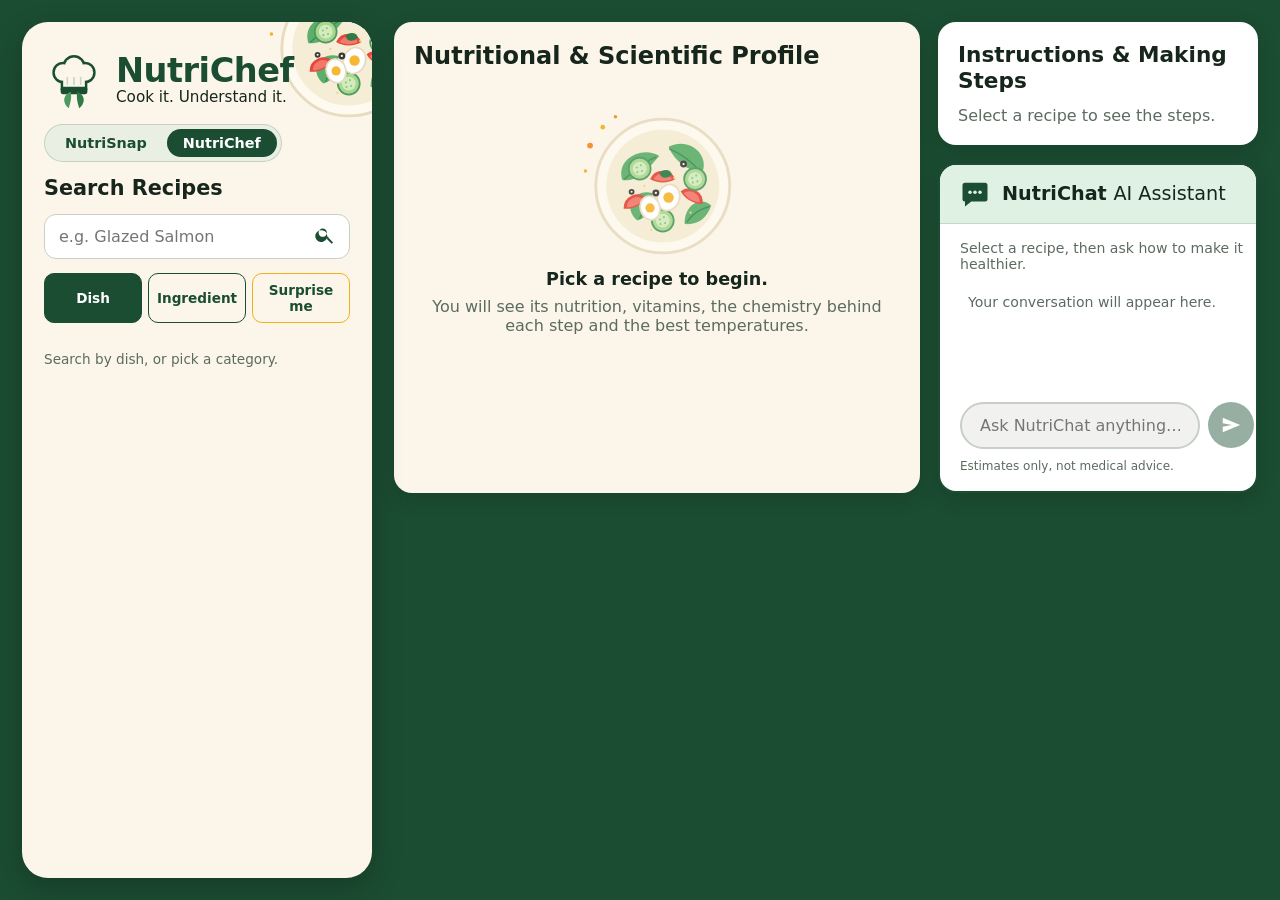
==== commit 127dd196: "Frame every section on both pages; hide results once a recipe is picked; collapse Scientific Insight" ====
--- a/chef.html
+++ b/chef.html
@@ -14,7 +14,7 @@
   <main class="chef">
 
     <!-- ============ LEFT: search, results, selected recipe ============ -->
-    <aside class="chef-left" aria-label="Search recipes">
+    <aside id="chef-left" class="chef-left" aria-label="Search recipes">
       <img class="deco deco--salad" src="assets/salad-bowl.svg" alt="" aria-hidden="true">
 
       <header class="chef-brand">
@@ -49,6 +49,7 @@
       <div id="category-chips" class="chip-row" aria-label="Browse by category"></div>
 
       <p id="search-note" class="search-note" role="status" aria-live="polite">Search by dish, or pick a category.</p>
+      <button id="show-results" class="btn btn--light show-results" type="button" hidden>← Back to results</button>
 
       <!-- Shown only when a search finds nothing: spend an AI call on purpose, not by default -->
       <div id="fallback-box" class="fallback" hidden>
@@ -133,14 +134,20 @@
             </section>
           </div>
 
-          <section class="panel-in panel-in--insight" aria-labelledby="sci-h">
-            <h3 id="sci-h">Scientific Insight</h3>
+          <details id="insight" class="panel-in panel-in--insight">
+            <summary>
+              <span class="insight-title">
+                <strong id="sci-h">Scientific Insight</strong>
+                <small id="insight-meta">Chemistry and cooking theory · tap to expand</small>
+              </span>
+              <span class="insight-toggle" aria-hidden="true"></span>
+            </summary>
             <h4>Explanation of Chemical Behavior</h4>
             <ul id="science" class="insights"></ul>
             <h4>Cooking Theory &amp; Optimal Temp</h4>
             <ul id="theory" class="insights"></ul>
-            <p id="safety" class="safety"></p>
-          </section>
+          </details>
+          <p id="safety" class="safety"></p>
 
           <p id="assumptions" class="assumptions"></p>
         </div>
--- a/css/styles.css
+++ b/css/styles.css
@@ -47,14 +47,14 @@
 .card--meal { position: relative; padding-bottom: 60px; }
 
 /* ---------- layout ---------- */
-.layout { min-height: 100vh; display: grid; grid-template-columns: 1fr; }
-.panel { padding: 24px 20px; }
+.layout { min-height: 100vh; display: grid; grid-template-columns: 1fr; gap: 12px; padding: 12px; } /* panels float as framed cards on the green page */
+.panel { padding: 22px 18px; border-radius: 26px; box-shadow: 0 10px 30px rgb(0 0 0 / .22); }
 .panel--input { background: var(--cream); display: flex; flex-direction: column; gap: 18px; }
 .panel--results { background: var(--mint); display: grid; gap: 18px; align-content: start; }
 
 @media (min-width: 900px) {
-  .layout { grid-template-columns: 1.1fr 1.4fr; }
-  .panel { padding: 40px; }
+  .layout { grid-template-columns: 1.1fr 1.4fr; gap: 22px; padding: 22px; }
+  .panel { padding: 32px; }
 }
 
 /* ---------- brand ---------- */
@@ -77,7 +77,7 @@
 }
 .photo-box { display: grid; gap: 10px; align-content: start; }
 .photo-actions { display: grid; grid-template-columns: 1fr 1fr; gap: 10px; }
-.photo-actions .btn { padding: 12px 10px; }
+.photo-actions .btn { padding: 12px 6px; font-size: .95rem; white-space: nowrap; }
 .dropzone__hint { display: grid; gap: 14px; justify-items: center; padding: 16px; color: var(--green-800); font-weight: 600; text-align: center; }
 .dropzone > img { position: absolute; inset: 0; width: 100%; height: 100%; object-fit: cover; }
 
@@ -137,7 +137,9 @@
 .link-btn { background: none; border: 0; padding: 4px 6px; color: var(--green-800); font-weight: 700; text-decoration: underline; border-radius: 6px; }
 
 /* ---------- footer ---------- */
-.footer { margin-top: auto; display: flex; gap: 20px; align-items: center; padding-top: 12px; }
+/* inner frame used inside the cream panel (camera area, status footer) */
+.frame { padding: 18px; border: 1.5px solid rgb(27 77 50 / .16); border-radius: 22px; background: #fffdf7; box-shadow: 0 2px 10px rgb(0 0 0 / .05); }
+.footer { margin-top: auto; display: flex; gap: 20px; align-items: center; }
 .footer__nav { display: grid; gap: 6px; padding-right: 20px; border-right: 1px solid #d3d6c8; }
 .footer__icons { display: flex; gap: 8px; }
 .icon-btn { background: none; border: 0; padding: 4px; color: var(--green-800); border-radius: 8px; }
--- a/css/chef.css
+++ b/css/chef.css
@@ -4,16 +4,17 @@
    Layout: search column (cream) | profile (cream card on green) | steps + chat (white cards)
    ========================================================================== */
 
-.chef { min-height: 100vh; display: grid; grid-template-columns: 1fr; }
-@media (min-width: 1000px) { .chef { grid-template-columns: 350px minmax(0, 1fr); } }
+.chef { min-height: 100vh; display: grid; grid-template-columns: 1fr; gap: 12px; padding: 12px; }
+@media (min-width: 1000px) { .chef { grid-template-columns: 350px minmax(0, 1fr); gap: 22px; padding: 22px; } }
 
 /* ---------- left column ---------- */
 .chef-left {
   position: relative; overflow: hidden; display: flex; flex-direction: column; gap: 14px;
   padding: 24px 20px; background: var(--cream);
+  border-radius: 26px; box-shadow: 0 10px 30px rgb(0 0 0 / .22); /* a frame, like the profile card */
 }
 @media (min-width: 1000px) {
-  .chef-left { position: sticky; top: 0; height: 100vh; overflow-y: auto; padding: 28px 22px; }
+  .chef-left { position: sticky; top: 22px; height: calc(100vh - 44px); overflow-y: auto; padding: 28px 22px; }
 }
 .chef-left > :not(.deco) { position: relative; z-index: 1; flex-shrink: 0; } /* never squash the search bar when the column is tall */
 
@@ -38,6 +39,11 @@
 
 .chip-row { display: flex; flex-wrap: wrap; gap: 6px; }
 .chip-row .chip { padding: 4px 10px; font-size: .8rem; }
+
+/* once a recipe is picked the list steps aside, so nothing competes with it */
+.chef-left.is-picked #results, .chef-left.is-picked #fallback-box, .chef-left.is-picked #search-note { display: none; }
+.show-results { display: none; padding: 9px 14px; font-size: .9rem; }
+.chef-left.is-picked .show-results:not([hidden]) { display: inline-block; align-self: flex-start; }
 
 .search-note { color: var(--muted); font-size: .85rem; min-height: 1.2em; }
 .search-note.is-error { color: #b3261e; }
@@ -78,8 +84,8 @@
 .selected__source a { color: var(--green-800); font-weight: 700; }
 
 /* ---------- centre + right ---------- */
-.chef-main { display: grid; gap: 18px; padding: 18px; align-content: start; background: var(--green-800); }
-@media (min-width: 1280px) { .chef-main { grid-template-columns: minmax(0, 1.7fr) minmax(320px, 1fr); padding: 28px; } }
+.chef-main { display: grid; gap: 18px; align-content: start; }
+@media (min-width: 1280px) { .chef-main { grid-template-columns: minmax(0, 1.7fr) minmax(320px, 1fr); } }
 .chef-right { display: grid; gap: 18px; align-content: start; }
 
 .profile h2 { font-size: 1.5rem; margin-bottom: 4px; }
@@ -117,7 +123,27 @@
 .panel-in { padding: 14px 16px 16px; border-radius: 16px; background: var(--green-100); }
 .panel-in h3 { margin: 0 0 10px; font-size: 1.1rem; }
 .panel-in h3 small { font-weight: 500; color: var(--muted); font-size: .78rem; white-space: nowrap; }
-.panel-in--insight { margin-top: 14px; }
+/* Scientific Insight: collapsed until asked for */
+.panel-in--insight { margin-top: 14px; padding: 0; }
+.panel-in--insight summary {
+  display: flex; align-items: center; justify-content: space-between; gap: 12px;
+  padding: 14px 16px; list-style: none; cursor: pointer; border-radius: 16px;
+}
+.panel-in--insight summary::-webkit-details-marker { display: none; }
+.panel-in--insight summary:hover { background: rgb(27 77 50 / .06); }
+.panel-in--insight summary:focus-visible { outline: 3px solid var(--green-500); outline-offset: 2px; }
+.insight-title strong { display: block; font-size: 1.1rem; }
+.insight-title small { color: var(--muted); font-size: .82rem; }
+.insight-toggle { position: relative; flex: none; width: 32px; height: 32px; border: 1.5px solid var(--green-800); border-radius: 50%; background: var(--cream); }
+.insight-toggle::before {
+  content: ""; position: absolute; left: 50%; top: 50%; width: 8px; height: 8px;
+  border-right: 2.5px solid var(--green-800); border-bottom: 2.5px solid var(--green-800);
+  transform: translate(-50%, -70%) rotate(45deg); transition: transform .2s;
+}
+.panel-in--insight[open] .insight-toggle::before { transform: translate(-50%, -30%) rotate(-135deg); }
+@media (prefers-reduced-motion: reduce) { .insight-toggle::before { transition: none; } }
+.panel-in--insight > h4, .panel-in--insight > ul { margin-left: 16px; margin-right: 16px; }
+.panel-in--insight > ul:last-of-type { margin-bottom: 16px; }
 .panel-in h4 { margin: 12px 0 8px; font-size: .95rem; color: var(--green-800); }
 
 /* rings */
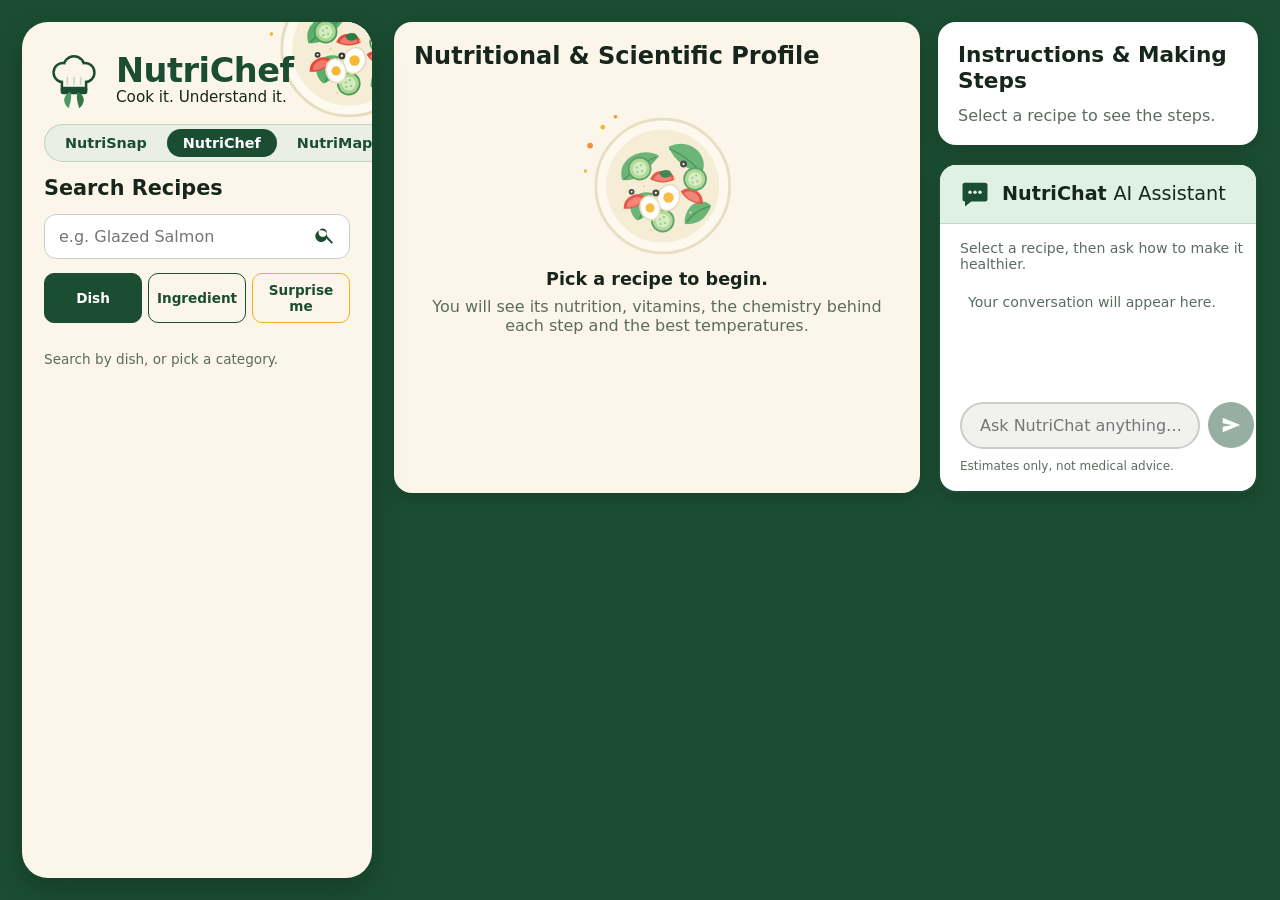
==== commit 5f5cb900: "Add NutriMap: restaurant map with cuisine filter, top-cuisine photos and rating colours Leaflet map " ====
--- a/chef.html
+++ b/chef.html
@@ -28,6 +28,7 @@
       <nav class="app-switch" aria-label="Switch app">
         <a href="index.html">NutriSnap</a>
         <a href="chef.html" aria-current="page">NutriChef</a>
+        <a href="nutrimap.html">NutriMap</a>
       </nav>
 
       <h2 class="section-title">Search Recipes</h2>
